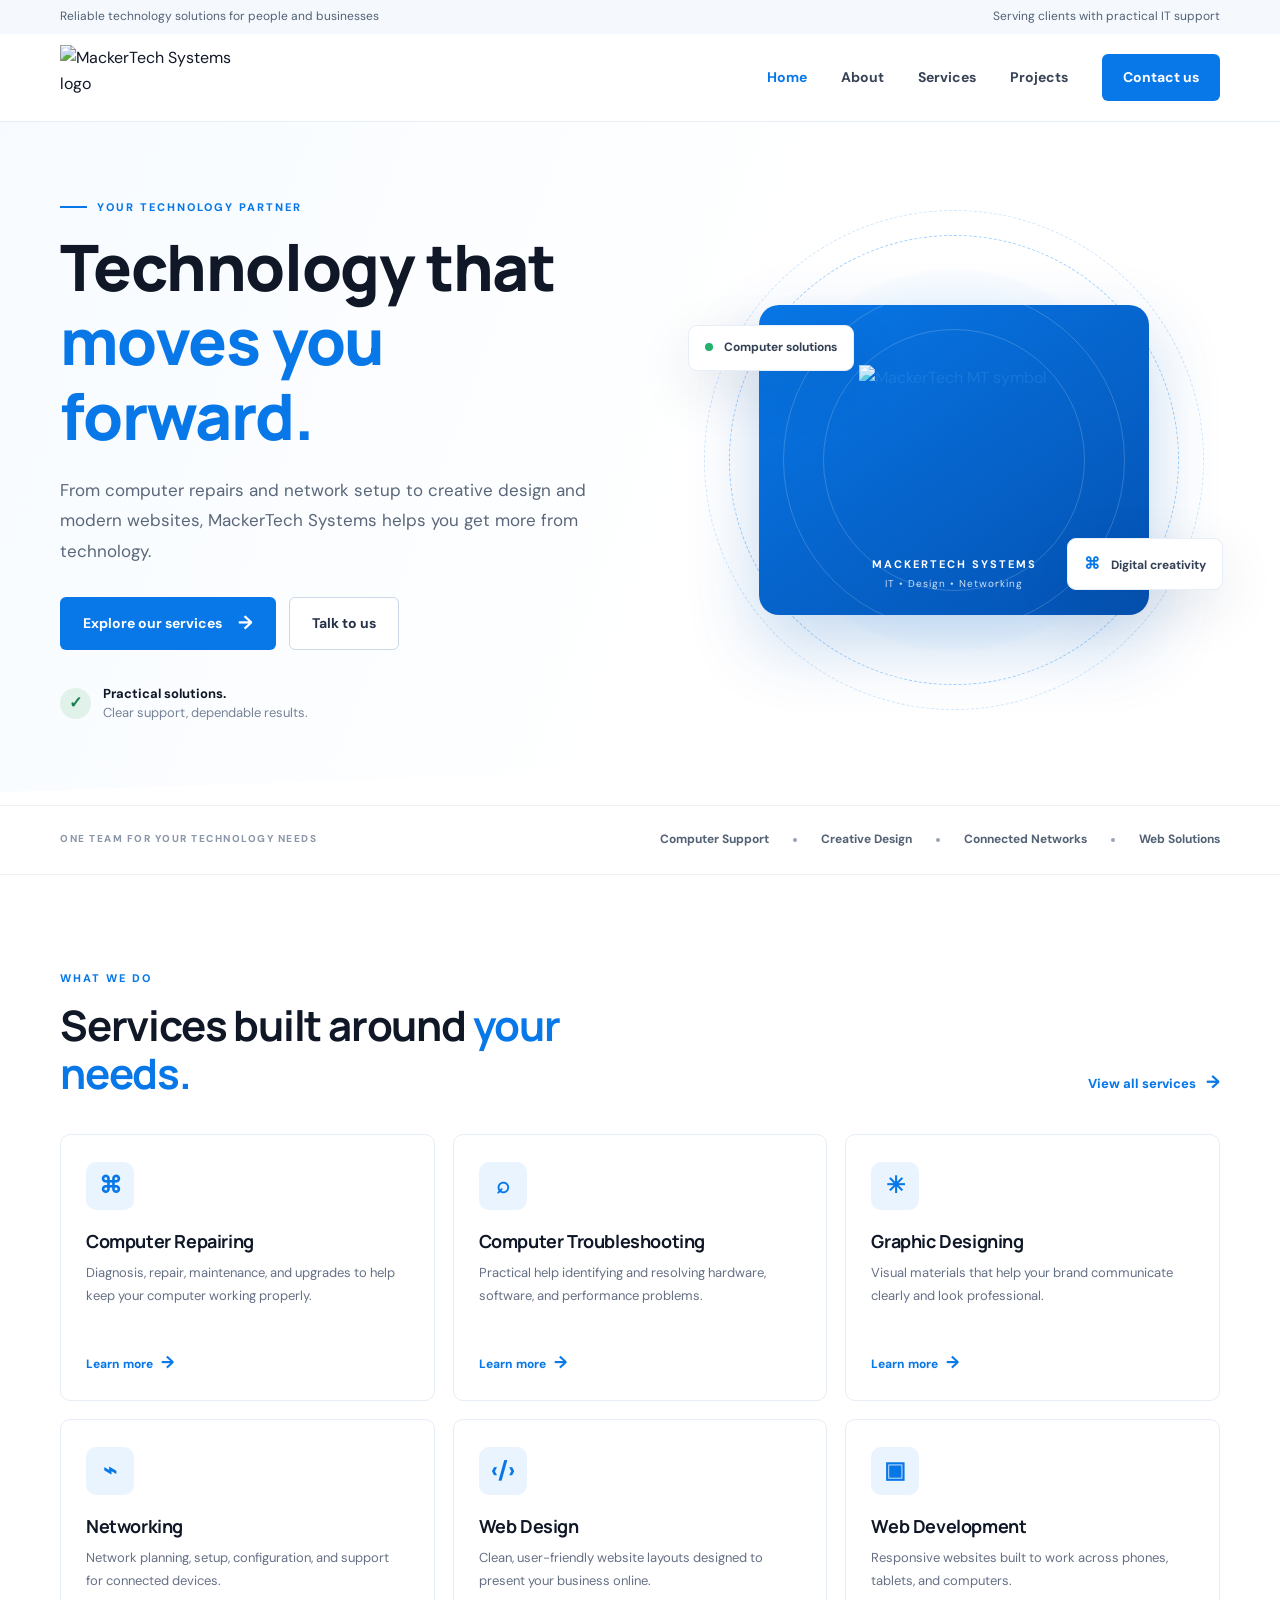
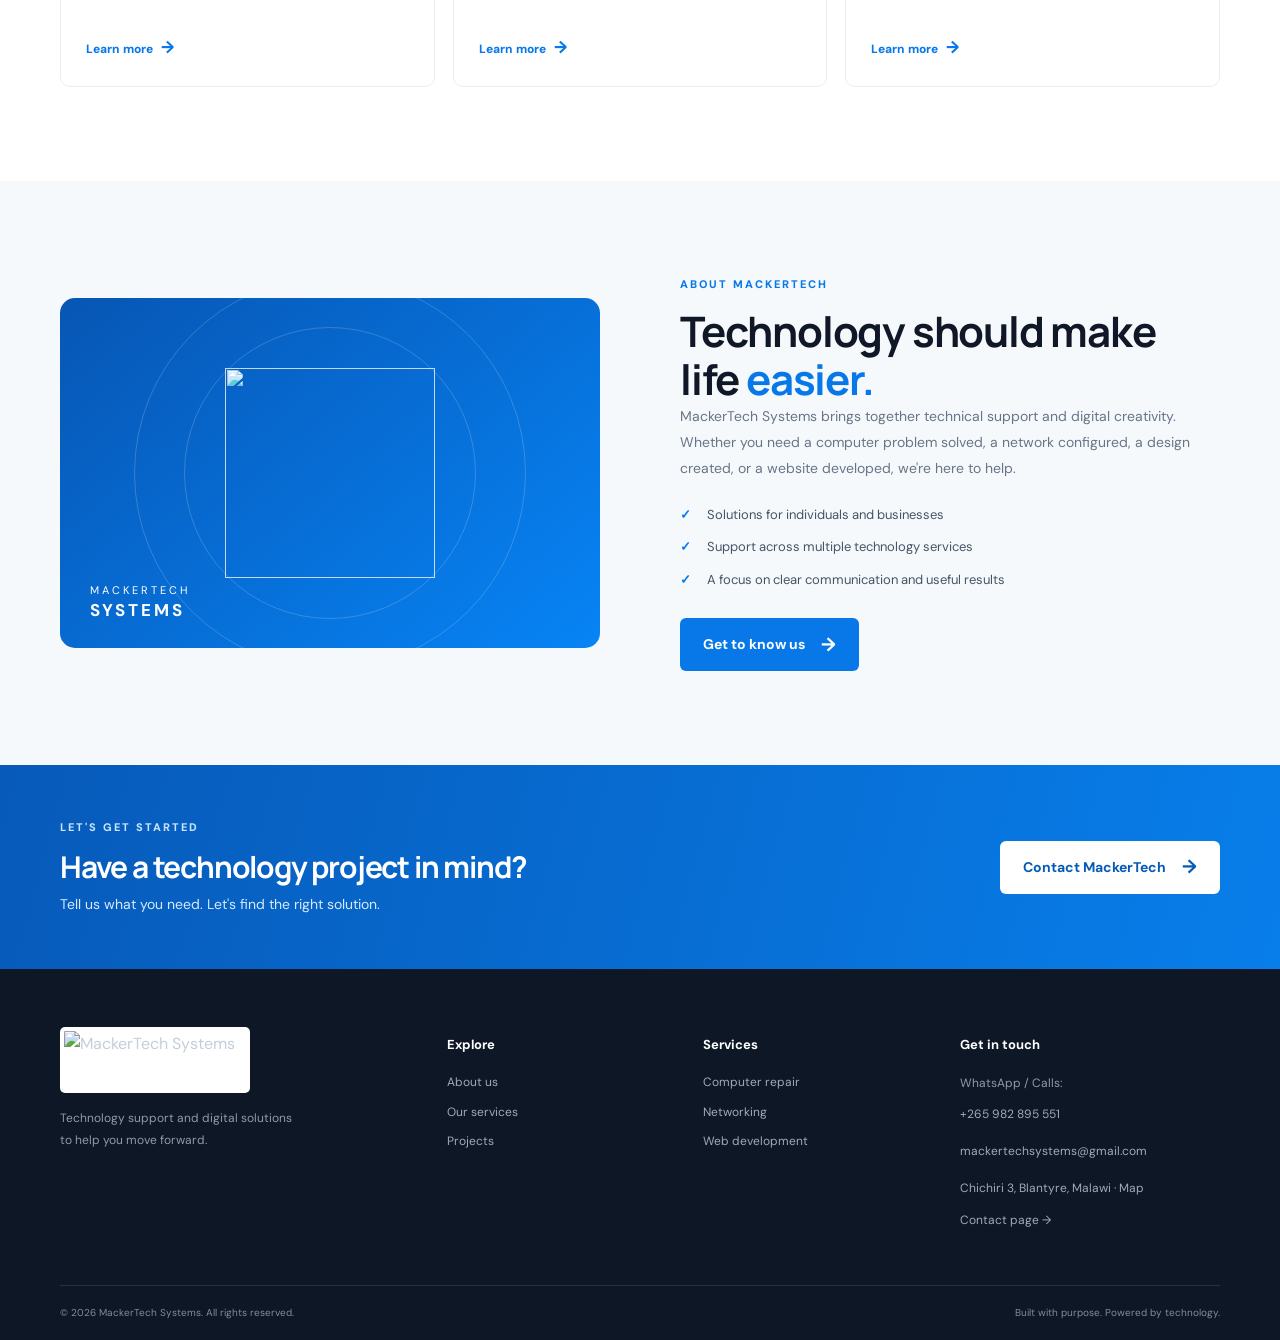
==== MackerTech_Systems_Website/index.html @ 823845ba "upload MackerTech Systems website files add website pages, css styling, images and other resources." ====
<!DOCTYPE html>
<html lang="en">
<head>
  <meta charset="UTF-8">
  <meta name="viewport" content="width=device-width, initial-scale=1.0">
  <meta name="description" content="MackerTech Systems provides computer repair, IT troubleshooting, graphic design, networking, and web design and development services.">
  <title>MackerTech Systems | Technology Made Simple</title>
  <link rel="icon" href="assets/mackertech-icon.png" type="image/png">
  <link rel="stylesheet" href="css/style.css">
  <script src="js/main.js" defer></script>
</head>
<body>
  <div class="top-strip"><div class="container top-strip-inner"><span>Reliable technology solutions for people and businesses</span><span>Serving clients with practical IT support</span></div></div>
  <header class="site-header">
    <div class="container nav-wrap">
      <a class="brand" href="index.html" aria-label="MackerTech Systems home"><img src="assets/mackertech-full-logo.png" alt="MackerTech Systems logo"></a>
      <button class="menu-toggle" aria-label="Open navigation" aria-expanded="false"><span></span><span></span><span></span></button>
      <nav class="main-nav" aria-label="Main navigation">
        <a class="active" href="index.html">Home</a><a href="about.html">About</a><a href="services.html">Services</a><a href="projects.html">Projects</a><a href="contact.html" class="nav-cta">Contact us</a>
      </nav>
    </div>
  </header>

  <main>
    <section class="hero">
      <div class="container hero-grid">
        <div class="hero-copy">
          <p class="eyebrow"><span class="eyebrow-line"></span> YOUR TECHNOLOGY PARTNER</p>
          <h1>Technology that <span>moves you forward.</span></h1>
          <p class="hero-lead">From computer repairs and network setup to creative design and modern websites, MackerTech Systems helps you get more from technology.</p>
          <div class="hero-actions"><a class="btn btn-primary" href="services.html">Explore our services <span>→</span></a><a class="btn btn-outline" href="contact.html">Talk to us</a></div>
          <div class="hero-proof"><div class="proof-icon">✓</div><p><strong>Practical solutions.</strong><br><span>Clear support, dependable results.</span></p></div>
        </div>
        <div class="hero-visual">
          <div class="visual-glow"></div>
          <div class="visual-card main-visual-card"><img src="assets/mackertech-icon.png" alt="MackerTech MT symbol"><div class="visual-caption"><strong>MACKERTECH SYSTEMS</strong><span>IT • Design • Networking</span></div></div>
          <div class="floating-chip chip-one"><span class="chip-dot"></span> Computer solutions</div>
          <div class="floating-chip chip-two"><span class="chip-symbol">⌘</span> Digital creativity</div>
          <div class="visual-ring ring-one"></div><div class="visual-ring ring-two"></div>
        </div>
      </div>
      <div class="hero-bottom-shape"></div>
    </section>

    <section class="trust-row"><div class="container trust-inner"><span>ONE TEAM FOR YOUR TECHNOLOGY NEEDS</span><div class="trust-items"><b>Computer Support</b><i></i><b>Creative Design</b><i></i><b>Connected Networks</b><i></i><b>Web Solutions</b></div></div></section>

    <section class="section section-services">
      <div class="container">
        <div class="section-heading"><div><p class="eyebrow">WHAT WE DO</p><h2>Services built around <span>your needs.</span></h2></div><a class="text-link" href="services.html">View all services <span>→</span></a></div>
        <div class="service-grid">
          <article class="service-card"><div class="service-icon">⌘</div><h3>Computer Repairing</h3><p>Diagnosis, repair, maintenance, and upgrades to help keep your computer working properly.</p><a href="services.html#computer-repair">Learn more <span>→</span></a></article>
          <article class="service-card"><div class="service-icon">⌕</div><h3>Computer Troubleshooting</h3><p>Practical help identifying and resolving hardware, software, and performance problems.</p><a href="services.html#troubleshooting">Learn more <span>→</span></a></article>
          <article class="service-card"><div class="service-icon">✳</div><h3>Graphic Designing</h3><p>Visual materials that help your brand communicate clearly and look professional.</p><a href="services.html#graphic-design">Learn more <span>→</span></a></article>
          <article class="service-card"><div class="service-icon">⌁</div><h3>Networking</h3><p>Network planning, setup, configuration, and support for connected devices.</p><a href="services.html#networking">Learn more <span>→</span></a></article>
          <article class="service-card"><div class="service-icon">‹/›</div><h3>Web Design</h3><p>Clean, user-friendly website layouts designed to present your business online.</p><a href="services.html#web-design">Learn more <span>→</span></a></article>
          <article class="service-card"><div class="service-icon">▣</div><h3>Web Development</h3><p>Responsive websites built to work across phones, tablets, and computers.</p><a href="services.html#web-development">Learn more <span>→</span></a></article>
        </div>
      </div>
    </section>

    <section class="section about-preview"><div class="container about-grid"><div class="about-art"><img src="assets/mackertech-icon.png" alt="" class="about-mark"><div class="about-art-label">MACKERTECH<br><strong>SYSTEMS</strong></div></div><div class="about-copy"><p class="eyebrow">ABOUT MACKERTECH</p><h2>Technology should make life <span>easier.</span></h2><p>MackerTech Systems brings together technical support and digital creativity. Whether you need a computer problem solved, a network configured, a design created, or a website developed, we're here to help.</p><ul class="check-list"><li>Solutions for individuals and businesses</li><li>Support across multiple technology services</li><li>A focus on clear communication and useful results</li></ul><a class="btn btn-primary" href="about.html">Get to know us <span>→</span></a></div></div></section>

    <section class="cta-band"><div class="container cta-inner"><div><p class="eyebrow eyebrow-light">LET'S GET STARTED</p><h2>Have a technology project in mind?</h2><p>Tell us what you need. Let's find the right solution.</p></div><a class="btn btn-white" href="contact.html">Contact MackerTech <span>→</span></a></div></section>
  </main>
  <footer class="site-footer"><div class="container footer-main"><div class="footer-brand"><img src="assets/mackertech-full-logo.png" alt="MackerTech Systems"><p>Technology support and digital solutions to help you move forward.</p></div><div><h4>Explore</h4><a href="about.html">About us</a><a href="services.html">Our services</a><a href="projects.html">Projects</a></div><div><h4>Services</h4><a href="services.html#computer-repair">Computer repair</a><a href="services.html#networking">Networking</a><a href="services.html#web-development">Web development</a></div><div><h4>Get in touch</h4><p>WhatsApp / Calls: <a href="https://wa.me/265982895551">+265 982 895 551</a></p><p><a href="mailto:mackertechsystems@gmail.com">mackertechsystems@gmail.com</a></p><p><a href="https://maps.app.goo.gl/FxrRPJt1HTdb8LQ96" target="_blank" rel="noopener">Chichiri 3, Blantyre, Malawi · Map</a></p><a href="contact.html">Contact page →</a></div></div><div class="container footer-bottom"><span>© <span data-year></span> MackerTech Systems. All rights reserved.</span><span>Built with purpose. Powered by technology.</span></div></footer>
</body>
</html>
---- MackerTech_Systems_Website/css/style.css ----
@import url('https://fonts.googleapis.com/css2?family=DM+Sans:wght@400;500;600;700;800&family=Manrope:wght@400;500;600;700;800&display=swap');
:root{--blue:#0878e8;--blue-dark:#0759b5;--blue-soft:#eaf4ff;--ink:#101827;--muted:#667085;--line:#e7edf4;--white:#fff;--soft:#f6f9fc;--shadow:0 18px 55px rgba(16,40,75,.10)}
*{box-sizing:border-box}html{scroll-behavior:smooth;scroll-padding-top:100px}body{margin:0;background:#fff;color:var(--ink);font-family:'DM Sans',Arial,sans-serif;line-height:1.65}a{color:inherit;text-decoration:none}img{max-width:100%;display:block}.container{width:min(1160px,calc(100% - 44px));margin:auto}.top-strip{background:#f5f9fe;color:#526174;font-size:12px}.top-strip-inner{min-height:34px;display:flex;justify-content:space-between;align-items:center}.site-header{height:88px;background:#fff;position:sticky;top:0;z-index:50;border-bottom:1px solid rgba(225,233,243,.8)}.nav-wrap{height:100%;display:flex;align-items:center;justify-content:space-between}.brand img{width:205px;height:66px;object-fit:contain;object-position:left center}.main-nav{display:flex;align-items:center;gap:34px;font-size:14px;font-weight:700;color:#384456}.main-nav a{transition:color .2s}.main-nav a:hover,.main-nav a.active{color:var(--blue)}.main-nav .nav-cta{padding:12px 21px;background:var(--blue);color:white;border-radius:6px}.main-nav .nav-cta:hover{background:var(--blue-dark);color:white}.menu-toggle{display:none;background:none;border:0;padding:8px}.menu-toggle span{display:block;width:24px;height:2px;background:#172235;margin:5px}
.hero{position:relative;overflow:hidden;background:linear-gradient(110deg,#f7fbff 0%,#fff 58%);padding:76px 0 82px}.hero-grid{display:grid;grid-template-columns:1.05fr .95fr;align-items:center;gap:40px;position:relative;z-index:1}.eyebrow{font-size:11px;font-weight:800;letter-spacing:2px;color:var(--blue);margin:0 0 14px;display:flex;align-items:center;gap:10px}.eyebrow-line{width:27px;height:2px;background:var(--blue)}h1,h2,h3,h4,p{margin-top:0}h1,h2,h3{font-family:Manrope,'DM Sans',sans-serif;line-height:1.16;letter-spacing:-1.2px}.hero h1{font-size:clamp(42px,5vw,66px);max-width:650px;margin:0 0 22px;font-weight:800}.hero h1 span,h2 span,.page-hero h1 span{color:var(--blue)}.hero-lead{max-width:565px;font-size:17px;line-height:1.8;color:#596779;margin-bottom:30px}.hero-actions{display:flex;gap:13px;flex-wrap:wrap}.btn{display:inline-flex;align-items:center;justify-content:center;gap:16px;padding:14px 22px;border-radius:6px;font-weight:700;font-size:14px;transition:.2s;border:1px solid transparent}.btn span{font-size:19px;line-height:10px}.btn-primary{background:var(--blue);color:white}.btn-primary:hover{background:var(--blue-dark);transform:translateY(-2px)}.btn-outline{border-color:#cbd8e7;color:#253247;background:#fff}.btn-outline:hover{border-color:var(--blue);color:var(--blue)}.hero-proof{display:flex;align-items:center;gap:12px;margin-top:34px}.proof-icon{width:31px;height:31px;border-radius:50%;background:#e0f2e9;color:#16804b;display:grid;place-items:center;font-weight:900}.hero-proof p{margin:0;font-size:13px;line-height:1.5}.hero-proof p span{color:#778397}.hero-visual{min-height:410px;position:relative;display:grid;place-items:center}.visual-glow{position:absolute;width:390px;height:390px;border-radius:50%;background:radial-gradient(circle,#d8edff 0%,rgba(216,237,255,.15) 68%,transparent 70%)}.main-visual-card{position:relative;z-index:2;width:min(390px,82%);height:310px;background:linear-gradient(145deg,#0878e8,#0451b1);border-radius:20px;box-shadow:0 28px 70px rgba(0,91,190,.24);display:flex;flex-direction:column;align-items:center;justify-content:center;overflow:hidden}.main-visual-card:before,.main-visual-card:after{content:"";position:absolute;border:1px solid rgba(255,255,255,.18);border-radius:50%;width:340px;height:340px}.main-visual-card:after{width:260px;height:260px}.main-visual-card img{width:190px;height:190px;object-fit:contain;position:relative;z-index:1;mix-blend-mode:screen}.visual-caption{position:absolute;bottom:23px;text-align:center;color:#fff;z-index:2;display:grid;gap:3px;letter-spacing:2px;font-size:11px}.visual-caption span{font-size:10px;letter-spacing:1px;opacity:.8}.floating-chip{position:absolute;z-index:3;background:#fff;border:1px solid #e7eef7;box-shadow:var(--shadow);padding:12px 16px;border-radius:9px;font-size:12px;font-weight:700;color:#344054}.chip-one{top:70px;left:0}.chip-two{right:-3px;bottom:75px}.chip-dot{display:inline-block;width:8px;height:8px;background:#20b36b;border-radius:50%;margin-right:8px}.chip-symbol{color:var(--blue);font-size:16px;margin-right:8px}.visual-ring{position:absolute;border:1px dashed #9ecfff;border-radius:50%;width:450px;height:450px}.ring-two{width:500px;height:500px;opacity:.5}.hero-bottom-shape{position:absolute;bottom:-90px;left:-3%;width:106%;height:125px;background:#fff;transform:rotate(-2deg)}
.trust-row{border-top:1px solid #eef2f6;border-bottom:1px solid #eef2f6;padding:24px 0}.trust-inner{display:flex;align-items:center;justify-content:space-between;gap:20px}.trust-inner>span{font-size:10px;letter-spacing:1.5px;font-weight:800;color:#8b97a8}.trust-items{display:flex;align-items:center;gap:24px;color:#536174;font-size:12px}.trust-items i{height:4px;width:4px;background:#93a3b8;border-radius:50%}.section{padding:94px 0}.section-heading{display:flex;justify-content:space-between;align-items:end;margin-bottom:36px}.section-heading h2,.about-copy h2,.contact-info h2{font-size:clamp(30px,3.5vw,42px);margin:0;max-width:600px}.text-link{color:var(--blue);font-size:13px;font-weight:800}.text-link span{font-size:18px;margin-left:7px}.service-grid{display:grid;grid-template-columns:repeat(3,1fr);gap:18px}.service-card{border:1px solid var(--line);border-radius:10px;padding:27px 25px 24px;background:#fff;transition:.25s}.service-card:hover{transform:translateY(-5px);box-shadow:var(--shadow);border-color:#cfe5ff}.service-icon,.detail-icon{width:48px;height:48px;display:grid;place-items:center;border-radius:10px;background:var(--blue-soft);color:var(--blue);font-size:23px;font-weight:800;margin-bottom:21px}.service-card h3{font-size:18px;letter-spacing:-.4px;margin-bottom:10px}.service-card p{font-size:13px;color:var(--muted);line-height:1.75;min-height:68px;margin-bottom:18px}.service-card a{font-size:12px;font-weight:800;color:var(--blue)}.service-card a span{font-size:17px;margin-left:5px}
.about-preview{background:var(--soft)}.about-grid{display:grid;grid-template-columns:1fr 1fr;gap:80px;align-items:center}.about-art{height:350px;border-radius:15px;background:linear-gradient(140deg,#0756b4,#0784f5);display:grid;place-items:center;position:relative;overflow:hidden}.about-art:before,.about-art:after{content:"";position:absolute;border:1px solid rgba(255,255,255,.18);width:390px;height:390px;border-radius:50%}.about-art:after{width:290px;height:290px}.about-mark{width:210px;height:210px;object-fit:contain;position:relative;z-index:1;mix-blend-mode:screen}.about-art-label{position:absolute;bottom:24px;left:30px;color:white;letter-spacing:3px;font-size:11px;line-height:1.5}.about-art-label strong{font-size:17px}.about-copy p:not(.eyebrow){font-size:14px;color:#687587;line-height:1.85}.check-list{list-style:none;padding:0;margin:22px 0 28px}.check-list li{position:relative;padding-left:27px;margin:11px 0;font-size:13px;color:#465467}.check-list li:before{content:"✓";position:absolute;left:0;color:var(--blue);font-weight:900}.cta-band{background:linear-gradient(105deg,#075ab9,#087eea);padding:53px 0;color:white}.cta-inner{display:flex;align-items:center;justify-content:space-between;gap:25px}.cta-inner h2{font-size:30px;margin:0 0 8px}.cta-inner p:not(.eyebrow){margin:0;color:#d7eaff;font-size:14px}.eyebrow-light{color:#c8e4ff}.btn-white{background:#fff;color:#075bb8}.btn-white:hover{background:#eaf4ff;transform:translateY(-2px)}
.site-footer{background:#0e1726;color:#c4cedb;padding:58px 0 0}.footer-main{display:grid;grid-template-columns:1.6fr 1fr 1fr 1.2fr;gap:40px;padding-bottom:44px}.footer-brand img{width:190px;height:66px;object-fit:contain;object-position:left center;background:#fff;border-radius:5px;padding:4px}.footer-brand p,.site-footer p{font-size:12px;color:#8e9bad;line-height:1.8;max-width:240px;margin-top:15px}.site-footer h4{font-size:13px;color:#fff;margin:7px 0 17px}.site-footer a{display:block;font-size:12px;color:#9eabbc;margin:10px 0}.site-footer a:hover{color:#fff}.placeholder-note{font-size:11px!important}.footer-bottom{border-top:1px solid #253144;padding:19px 0;display:flex;justify-content:space-between;gap:15px;color:#7f8da0;font-size:10px}
.page-hero{padding:75px 0 70px;background:linear-gradient(105deg,#f3f9ff,#fff 70%);border-bottom:1px solid #edf2f7}.page-hero h1{font-size:clamp(38px,5vw,54px);margin:0 0 15px}.page-hero p:not(.eyebrow){color:#69778a;font-size:16px;max-width:650px;margin:0}.about-page-grid{padding-top:5px}.soft-section{background:var(--soft)}.centered{justify-content:center;text-align:center}.centered .eyebrow{justify-content:center}.values-grid{display:grid;grid-template-columns:repeat(3,1fr);gap:18px}.value-card{background:white;border:1px solid var(--line);padding:28px;border-radius:10px}.value-card>span{font-size:12px;color:var(--blue);font-weight:800;letter-spacing:1px}.value-card h3{font-size:20px;margin:18px 0 9px}.value-card p{font-size:13px;color:var(--muted);margin:0}.service-detail-list{display:grid;gap:0}.service-detail{display:grid;grid-template-columns:75px 1fr;gap:24px;padding:35px 0;border-bottom:1px solid var(--line);scroll-margin-top:115px}.service-detail:first-child{padding-top:0}.detail-icon{width:60px;height:60px;font-size:26px}.service-detail .eyebrow{margin-bottom:8px}.service-detail h2{font-size:27px;margin:0 0 12px}.service-detail p:not(.eyebrow){font-size:14px;color:var(--muted);max-width:790px;margin-bottom:12px}.bullet-list{display:flex;flex-wrap:wrap;gap:8px 28px;padding-left:18px;color:#475467;font-size:12px}.bullet-list li::marker{color:var(--blue)}.notice-box{background:#f0f7ff;border:1px solid #d7eaff;border-left:4px solid var(--blue);padding:18px 22px;border-radius:7px;margin-bottom:28px}.notice-box strong{font-size:14px}.notice-box p{font-size:12px;color:#607087;margin:5px 0 0}.project-grid{display:grid;grid-template-columns:repeat(3,1fr);gap:20px}.project-card{border:1px solid var(--line);border-radius:10px;overflow:hidden}.project-placeholder{height:205px;display:flex;align-items:center;justify-content:center;position:relative;font-family:Manrope,sans-serif;font-weight:800;letter-spacing:5px;font-size:24px}.project-placeholder b{position:absolute;right:18px;bottom:12px;font-size:12px;letter-spacing:1px}.project-blue{background:linear-gradient(135deg,#0757b3,#1391ff);color:#fff}.project-light{background:linear-gradient(135deg,#e9f4ff,#b9dcff);color:#075bb8}.project-dark{background:linear-gradient(135deg,#101827,#263d5d);color:#fff}.project-info{padding:21px}.project-info>span{font-size:9px;letter-spacing:1.5px;color:var(--blue);font-weight:800}.project-info h3{font-size:18px;margin:8px 0}.project-info p{font-size:12px;color:var(--muted);margin:0}.contact-grid{display:grid;grid-template-columns:.85fr 1.15fr;gap:70px;align-items:start}.contact-info h2{margin-bottom:18px}.contact-info>p:not(.eyebrow){color:var(--muted);font-size:14px;line-height:1.8}.contact-method{display:flex;gap:14px;align-items:center;margin:24px 0}.contact-method-icon{width:43px;height:43px;background:var(--blue-soft);color:var(--blue);display:grid;place-items:center;border-radius:9px;font-size:19px}.contact-method div:last-child{display:grid;gap:3px}.contact-method strong{font-size:13px}.contact-method span{font-size:12px;color:#69778a}.contact-social-note{background:#f5f9fe;border-radius:7px;padding:14px;color:#68778b;font-size:11px}.contact-form{border:1px solid var(--line);padding:30px;border-radius:12px;box-shadow:0 12px 45px rgba(16,40,75,.06)}.contact-form h3{font-size:23px;margin-bottom:7px}.form-intro{font-size:12px;color:var(--muted);margin-bottom:22px}.contact-form label{display:block;font-size:12px;font-weight:700;margin:15px 0 7px}.contact-form input,.contact-form select,.contact-form textarea{width:100%;padding:12px 13px;border:1px solid #dce4ee;border-radius:6px;background:#fff;font:inherit;font-size:13px;color:#263448;outline:none}.contact-form input:focus,.contact-form select:focus,.contact-form textarea:focus{border-color:var(--blue);box-shadow:0 0 0 3px rgba(8,120,232,.1)}.contact-form textarea{resize:vertical}.form-submit{margin-top:20px;border:0;cursor:pointer}.form-status{font-size:10px;color:#8995a5;margin:12px 0 0}
@media(max-width:900px){.main-nav{gap:19px}.hero-grid{gap:15px}.hero-visual{min-height:360px}.main-visual-card{height:275px}.floating-chip{font-size:10px;padding:10px}.chip-one{left:-5px}.chip-two{right:-5px}.about-grid{gap:42px}.footer-main{grid-template-columns:1.4fr 1fr 1fr;gap:28px}.footer-main>div:last-child{display:none}.contact-grid{gap:35px}}
@media(max-width:700px){.container{width:min(100% - 34px,560px)}.top-strip-inner{justify-content:center;text-align:center}.top-strip-inner span:last-child{display:none}.site-header{height:74px}.brand img{width:174px;height:58px}.menu-toggle{display:block}.main-nav{display:none;position:absolute;top:73px;left:0;right:0;background:white;padding:18px 24px 24px;box-shadow:0 18px 25px rgba(16,40,75,.1);flex-direction:column;align-items:stretch;gap:0}.main-nav.open{display:flex}.main-nav a{padding:12px 4px}.main-nav .nav-cta{text-align:center;margin-top:8px;padding:12px}.hero{padding:56px 0 55px}.hero-grid{grid-template-columns:1fr;gap:20px}.hero h1{font-size:43px}.hero-lead{font-size:15px}.hero-visual{min-height:340px;margin-top:8px}.main-visual-card{width:75%;height:260px}.main-visual-card img{width:155px;height:155px}.visual-ring{width:360px;height:360px}.ring-two{width:400px;height:400px}.chip-one{top:35px;left:0}.chip-two{bottom:38px;right:0}.trust-inner{display:block}.trust-inner>span{display:block;margin-bottom:15px}.trust-items{flex-wrap:wrap;gap:10px 14px}.trust-items i{display:none}.section{padding:68px 0}.section-heading{align-items:start;gap:15px;flex-direction:column}.section-heading h2,.about-copy h2,.contact-info h2{font-size:32px}.service-grid{grid-template-columns:1fr 1fr;gap:12px}.service-card{padding:20px 17px}.service-card p{min-height:0}.service-card h3{font-size:16px}.about-grid{grid-template-columns:1fr;gap:32px}.about-art{height:290px}.about-mark{width:175px;height:175px}.cta-inner{align-items:flex-start;flex-direction:column}.cta-inner h2{font-size:26px}.footer-main{grid-template-columns:1fr 1fr;gap:28px}.footer-brand{grid-column:1/-1}.footer-main>div:last-child{display:block}.footer-bottom{flex-direction:column;gap:6px}.page-hero{padding:55px 0}.page-hero h1{font-size:40px}.values-grid,.project-grid{grid-template-columns:1fr}.service-detail{grid-template-columns:52px 1fr;gap:14px;padding:27px 0}.detail-icon{width:48px;height:48px;font-size:20px}.service-detail h2{font-size:23px}.bullet-list{display:block}.contact-grid{grid-template-columns:1fr;gap:35px}.contact-form{padding:23px 19px}}
@media(max-width:390px){.service-grid{grid-template-columns:1fr}.hero h1{font-size:38px}.hero-visual{min-height:300px}.main-visual-card{height:235px}.floating-chip{font-size:9px}.footer-main{grid-template-columns:1fr 1fr}}

/* Corrected MackerTech Systems wordmark */
.brand-lockup,.footer-brand-lockup{display:inline-flex;align-items:center;gap:9px;color:#075fbd;font-family:Manrope,'DM Sans',sans-serif;font-size:23px;font-weight:800;letter-spacing:-1px;line-height:1}
.brand-lockup img{width:48px;height:48px;object-fit:contain}
.brand-lockup small,.footer-brand-lockup small{display:block;font-family:'DM Sans',sans-serif;font-size:10px;font-weight:700;letter-spacing:3px;text-transform:uppercase;color:#172235;margin-top:4px}
.footer-brand-lockup{background:#fff;border-radius:5px;padding:7px 10px;font-size:19px}
.footer-brand-lockup img{width:42px;height:42px;object-fit:contain}
.footer-brand-lockup small{font-size:9px}
@media(max-width:700px){.brand-lockup{font-size:20px}.brand-lockup img{width:42px;height:42px}}
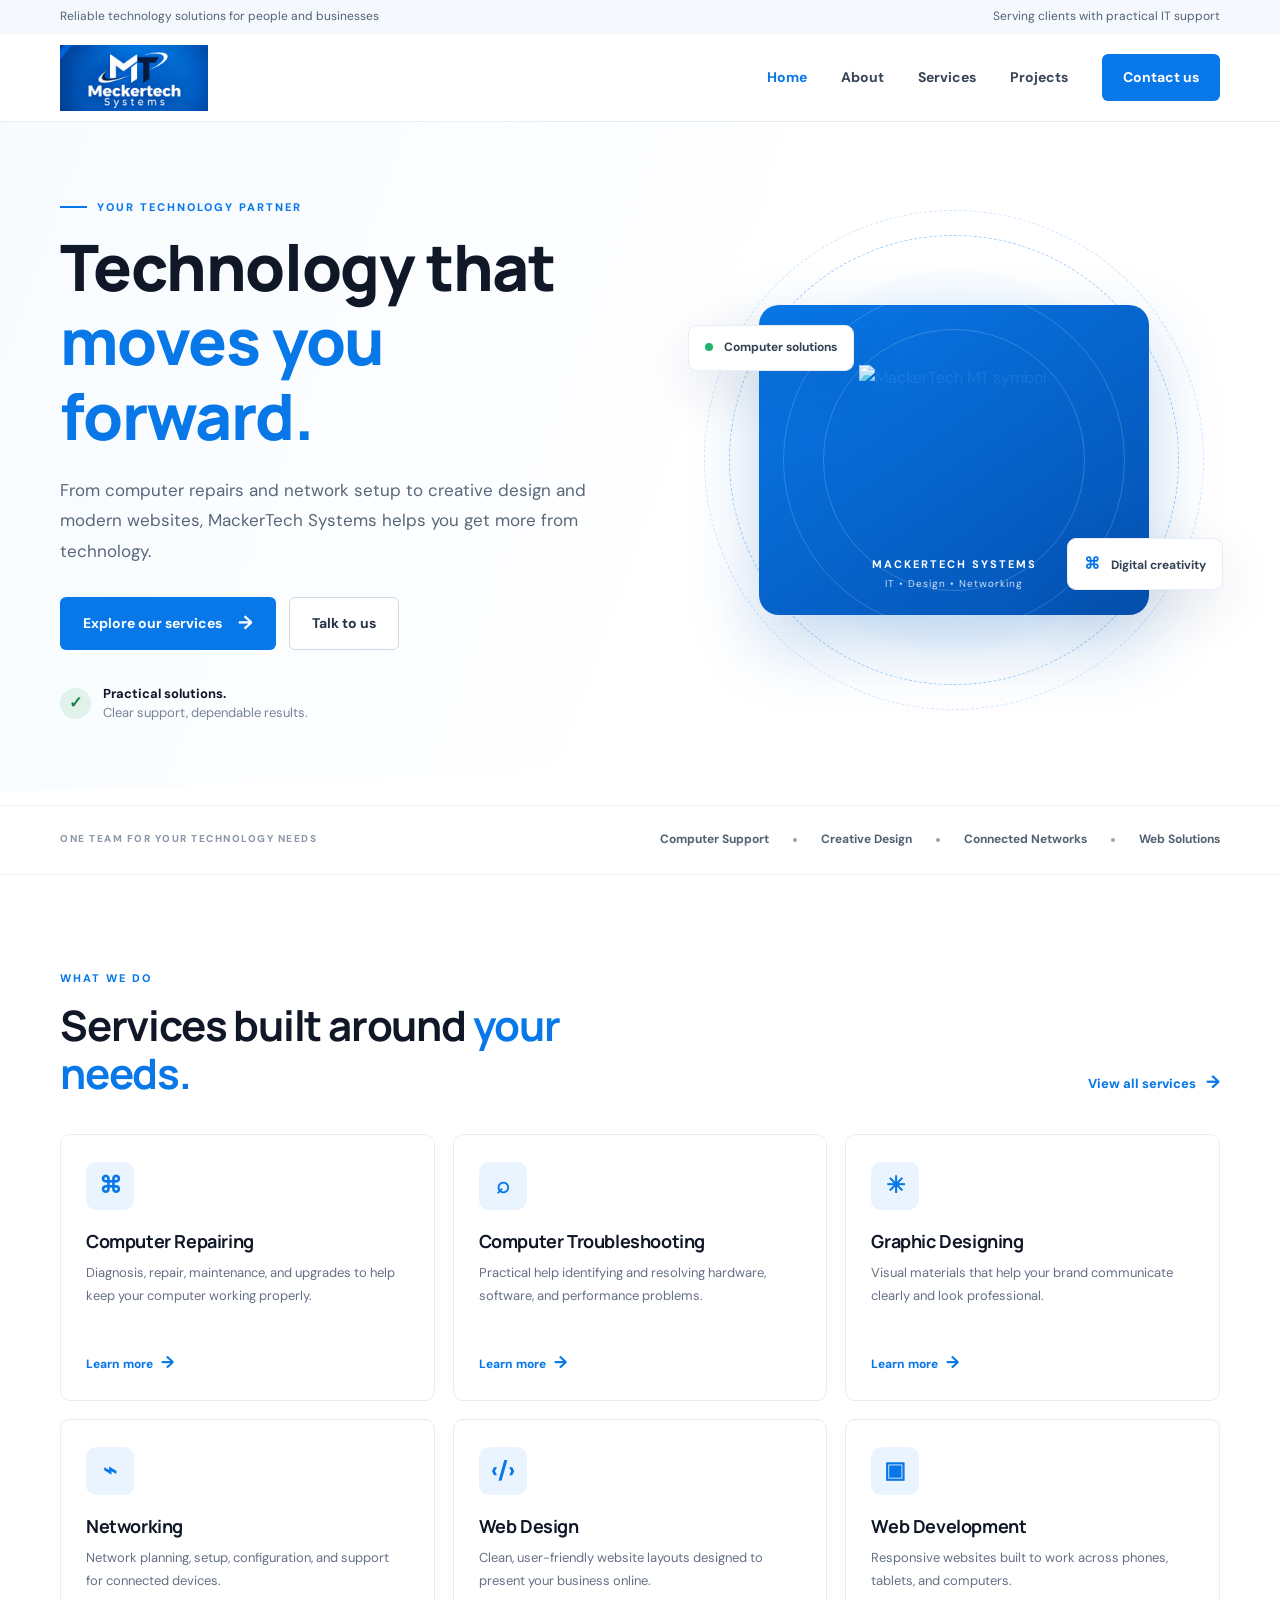
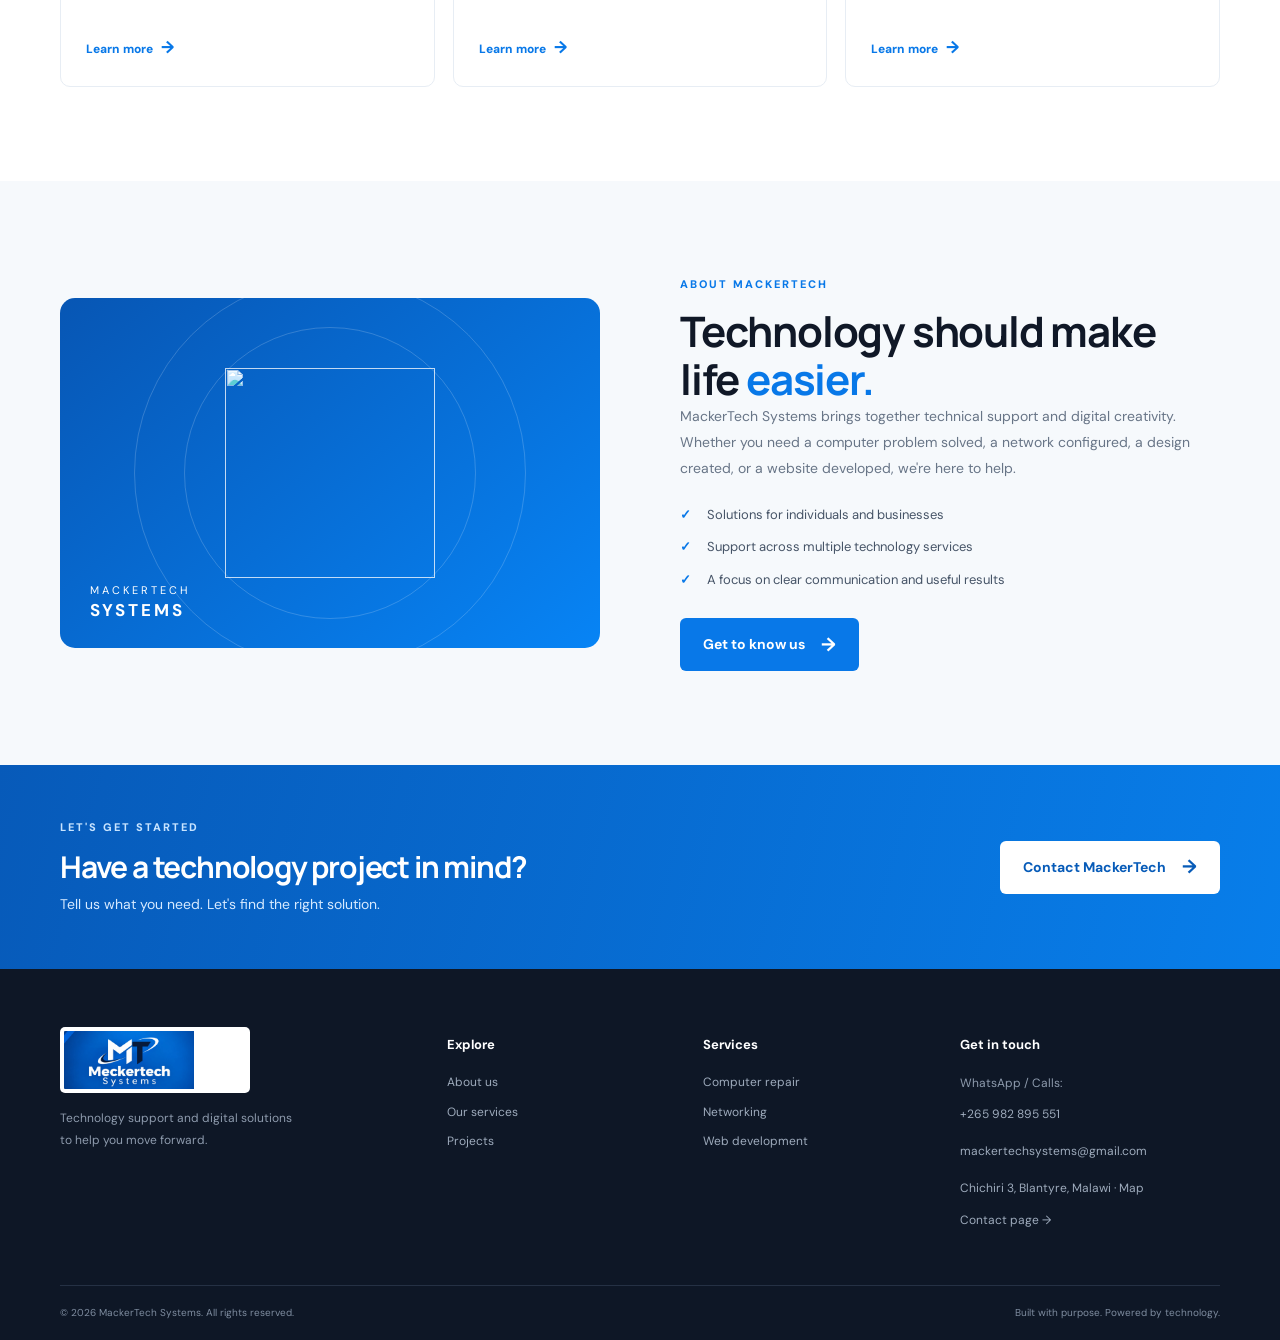
==== commit 1b21368e: "my first change" ====
--- a/MackerTech_Systems_Website/index.html
+++ b/MackerTech_Systems_Website/index.html
@@ -1,6 +1,7 @@
 <!DOCTYPE html>
 <html lang="en">
 <head>
+  <!--MackerTech Systems website-->
   <meta charset="UTF-8">
   <meta name="viewport" content="width=device-width, initial-scale=1.0">
   <meta name="description" content="MackerTech Systems provides computer repair, IT troubleshooting, graphic design, networking, and web design and development services.">
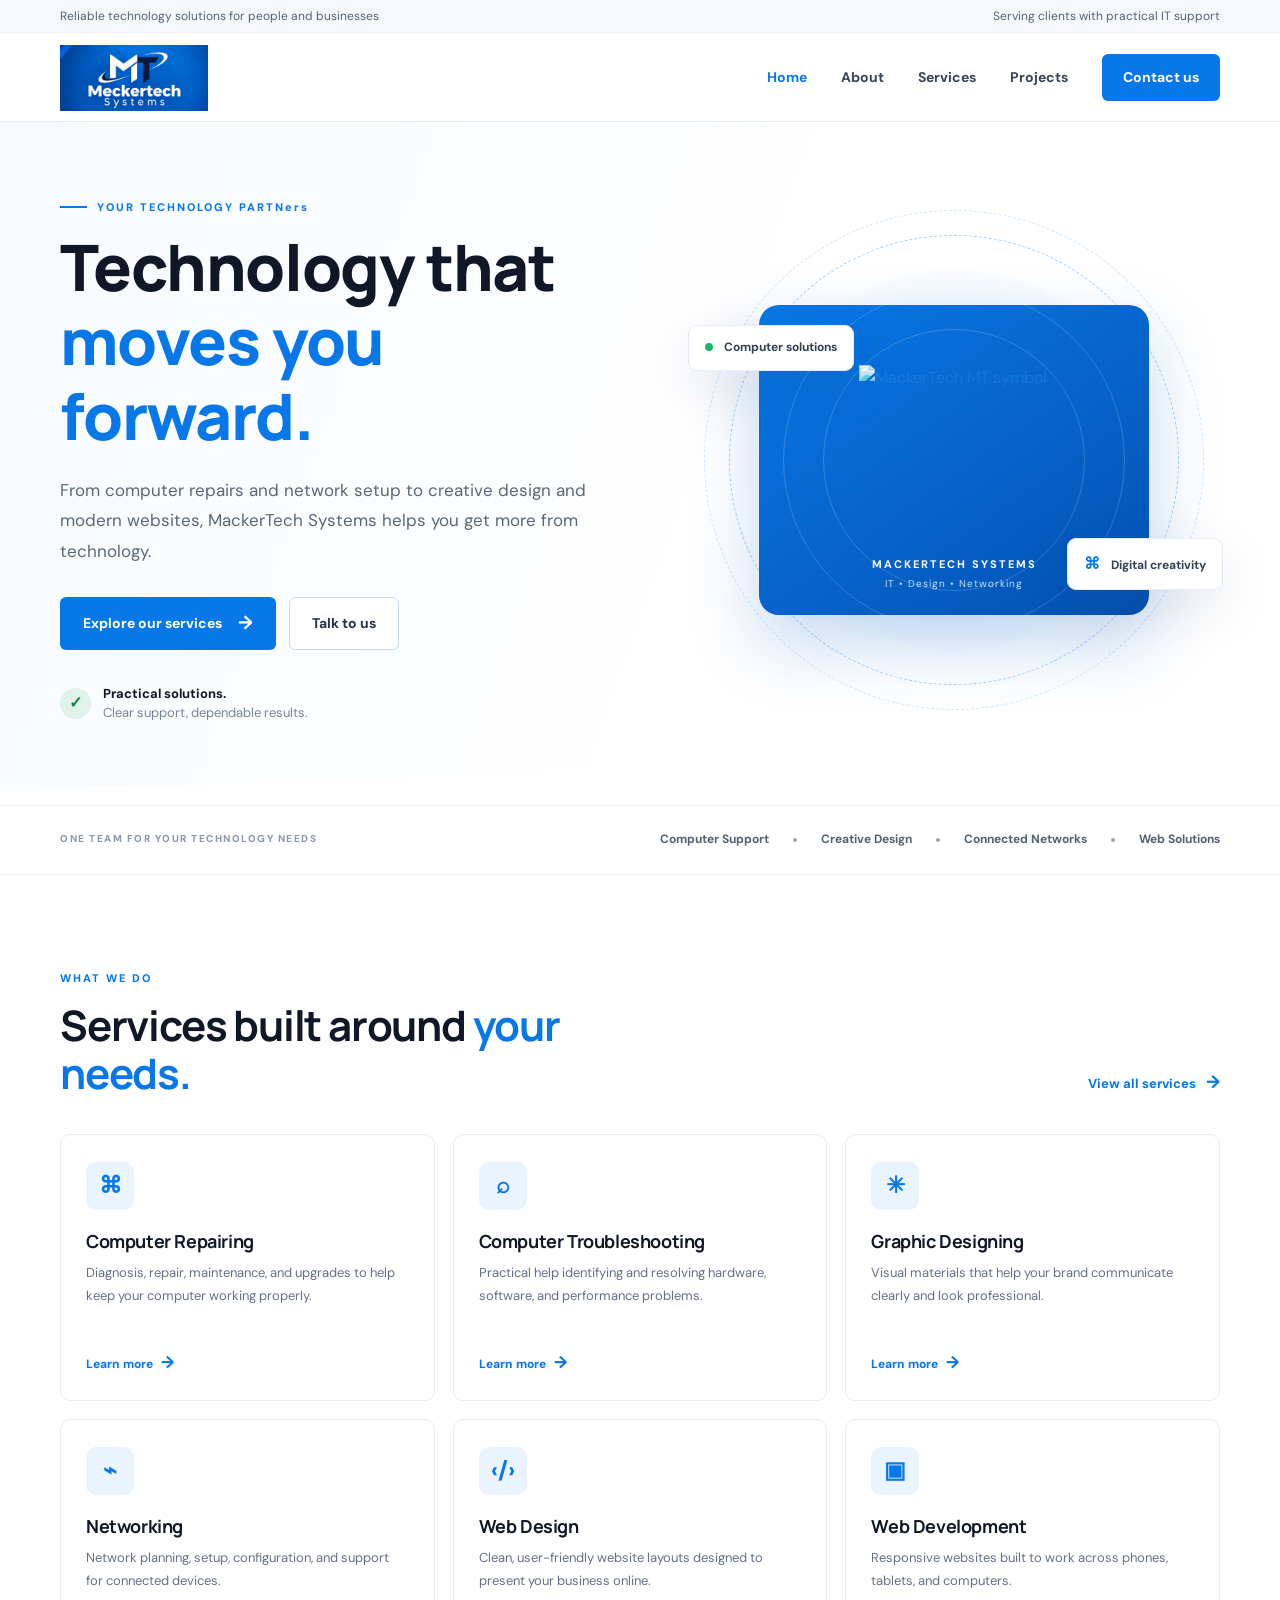
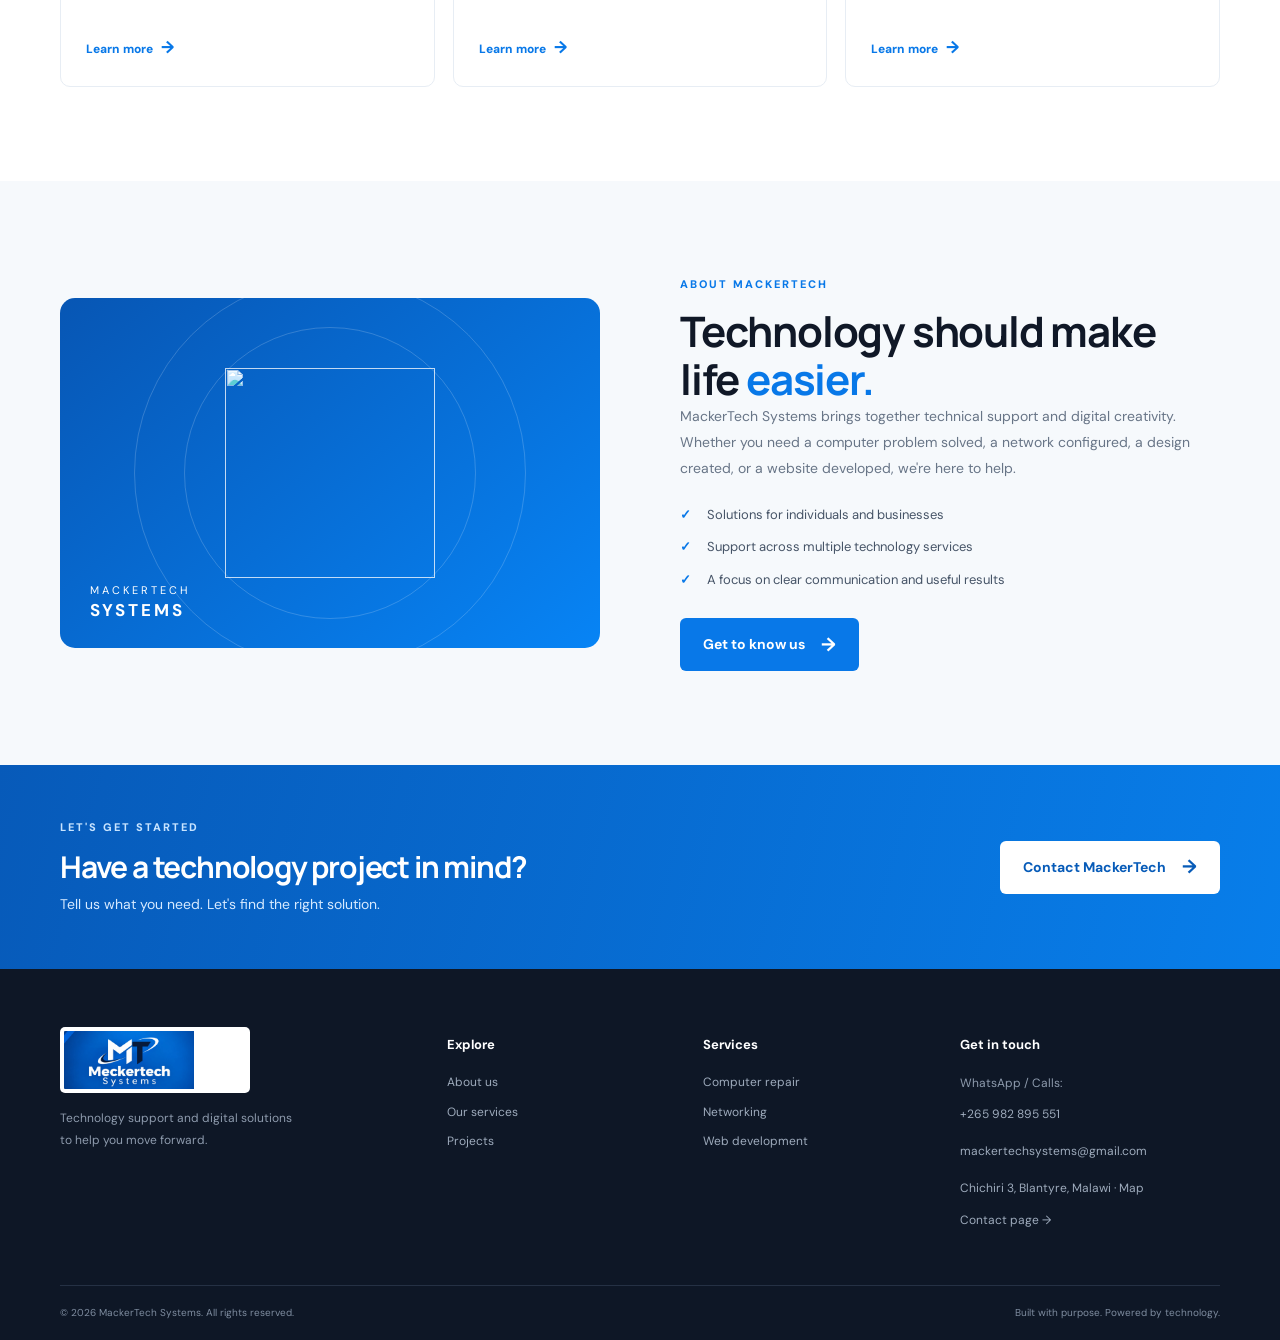
==== commit bebbe41c: "second change" ====
--- a/MackerTech_Systems_Website/index.html
+++ b/MackerTech_Systems_Website/index.html
@@ -26,7 +26,7 @@
     <section class="hero">
       <div class="container hero-grid">
         <div class="hero-copy">
-          <p class="eyebrow"><span class="eyebrow-line"></span> YOUR TECHNOLOGY PARTNER</p>
+          <p class="eyebrow"><span class="eyebrow-line"></span> YOUR TECHNOLOGY PARTNers</p>
           <h1>Technology that <span>moves you forward.</span></h1>
           <p class="hero-lead">From computer repairs and network setup to creative design and modern websites, MackerTech Systems helps you get more from technology.</p>
           <div class="hero-actions"><a class="btn btn-primary" href="services.html">Explore our services <span>→</span></a><a class="btn btn-outline" href="contact.html">Talk to us</a></div>
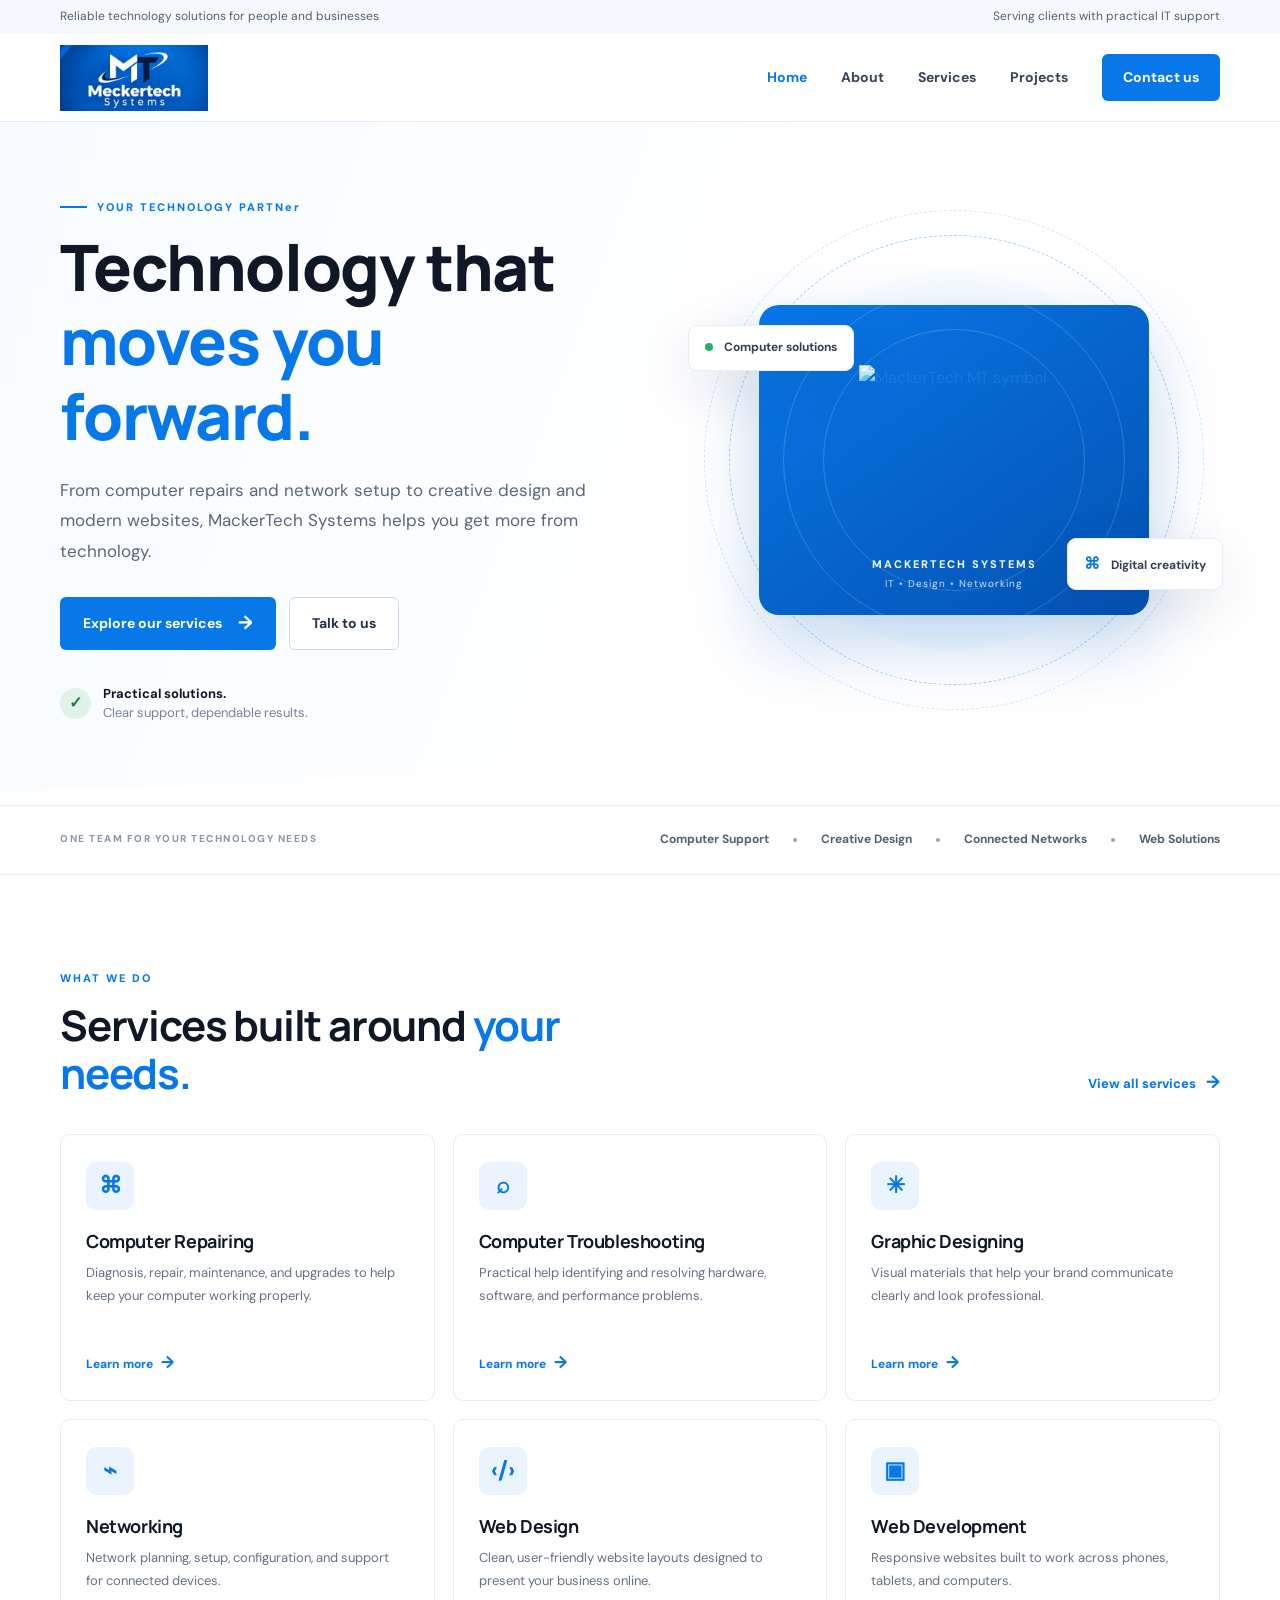
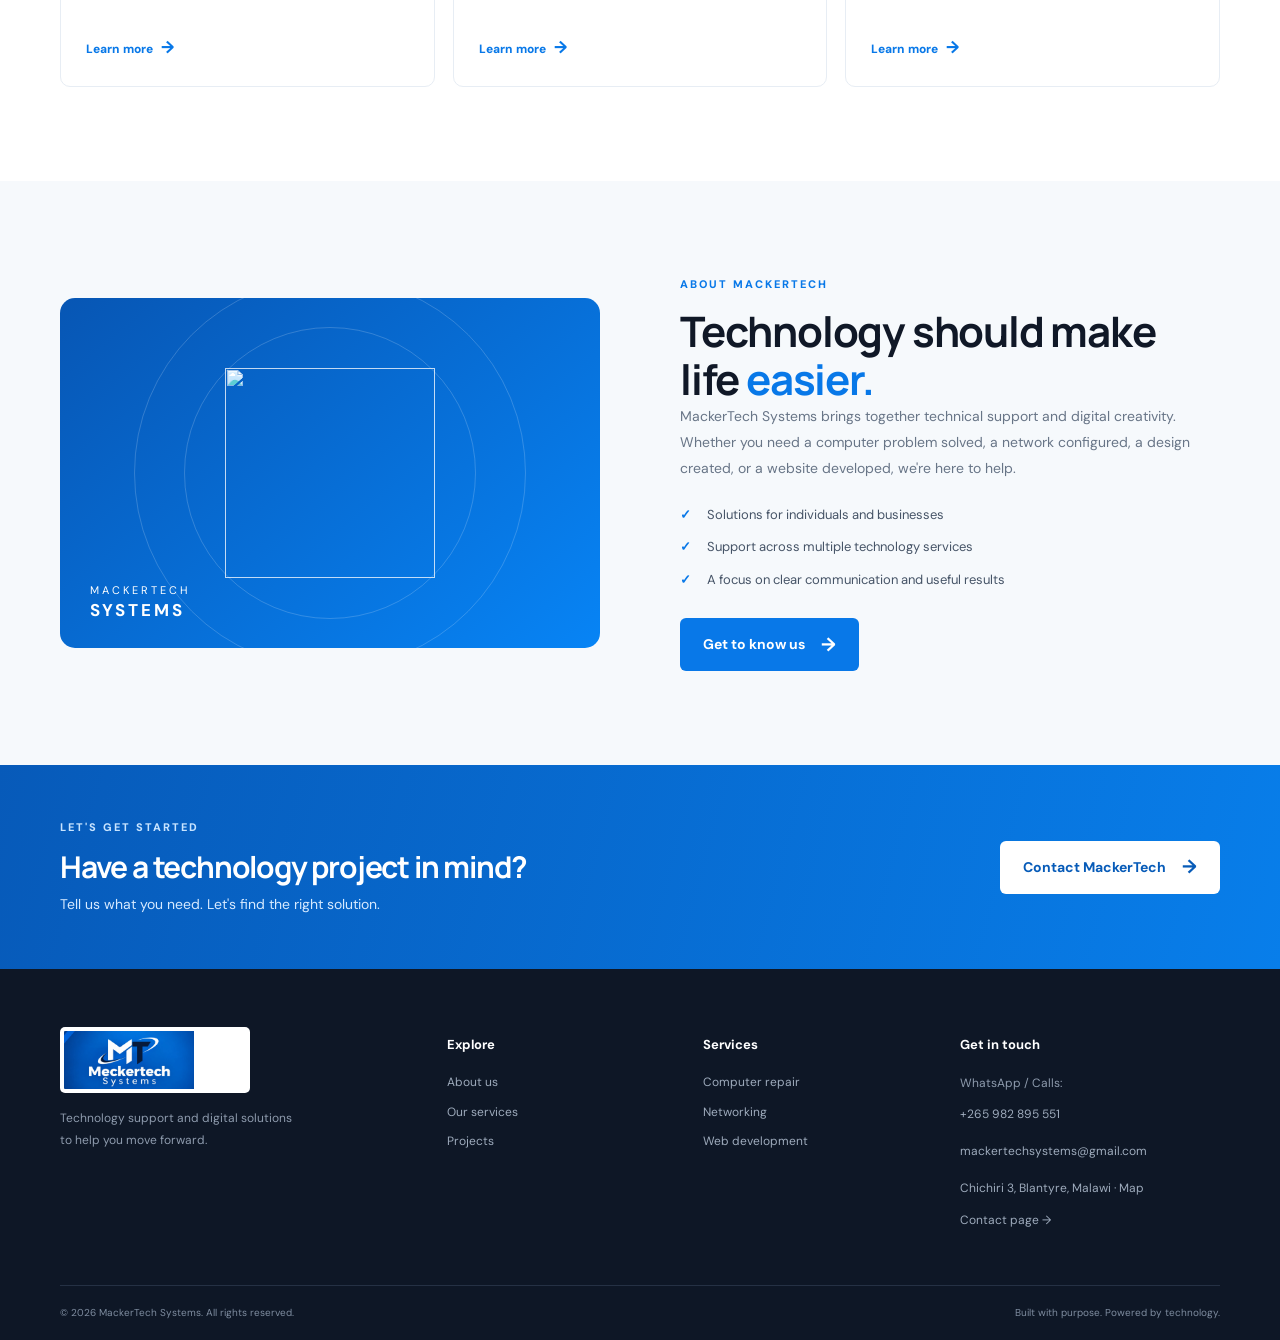
==== commit ded12d9c: "change number 3" ====
--- a/MackerTech_Systems_Website/index.html
+++ b/MackerTech_Systems_Website/index.html
@@ -26,7 +26,7 @@
     <section class="hero">
       <div class="container hero-grid">
         <div class="hero-copy">
-          <p class="eyebrow"><span class="eyebrow-line"></span> YOUR TECHNOLOGY PARTNers</p>
+          <p class="eyebrow"><span class="eyebrow-line"></span> YOUR TECHNOLOGY PARTNer</p>
           <h1>Technology that <span>moves you forward.</span></h1>
           <p class="hero-lead">From computer repairs and network setup to creative design and modern websites, MackerTech Systems helps you get more from technology.</p>
           <div class="hero-actions"><a class="btn btn-primary" href="services.html">Explore our services <span>→</span></a><a class="btn btn-outline" href="contact.html">Talk to us</a></div>
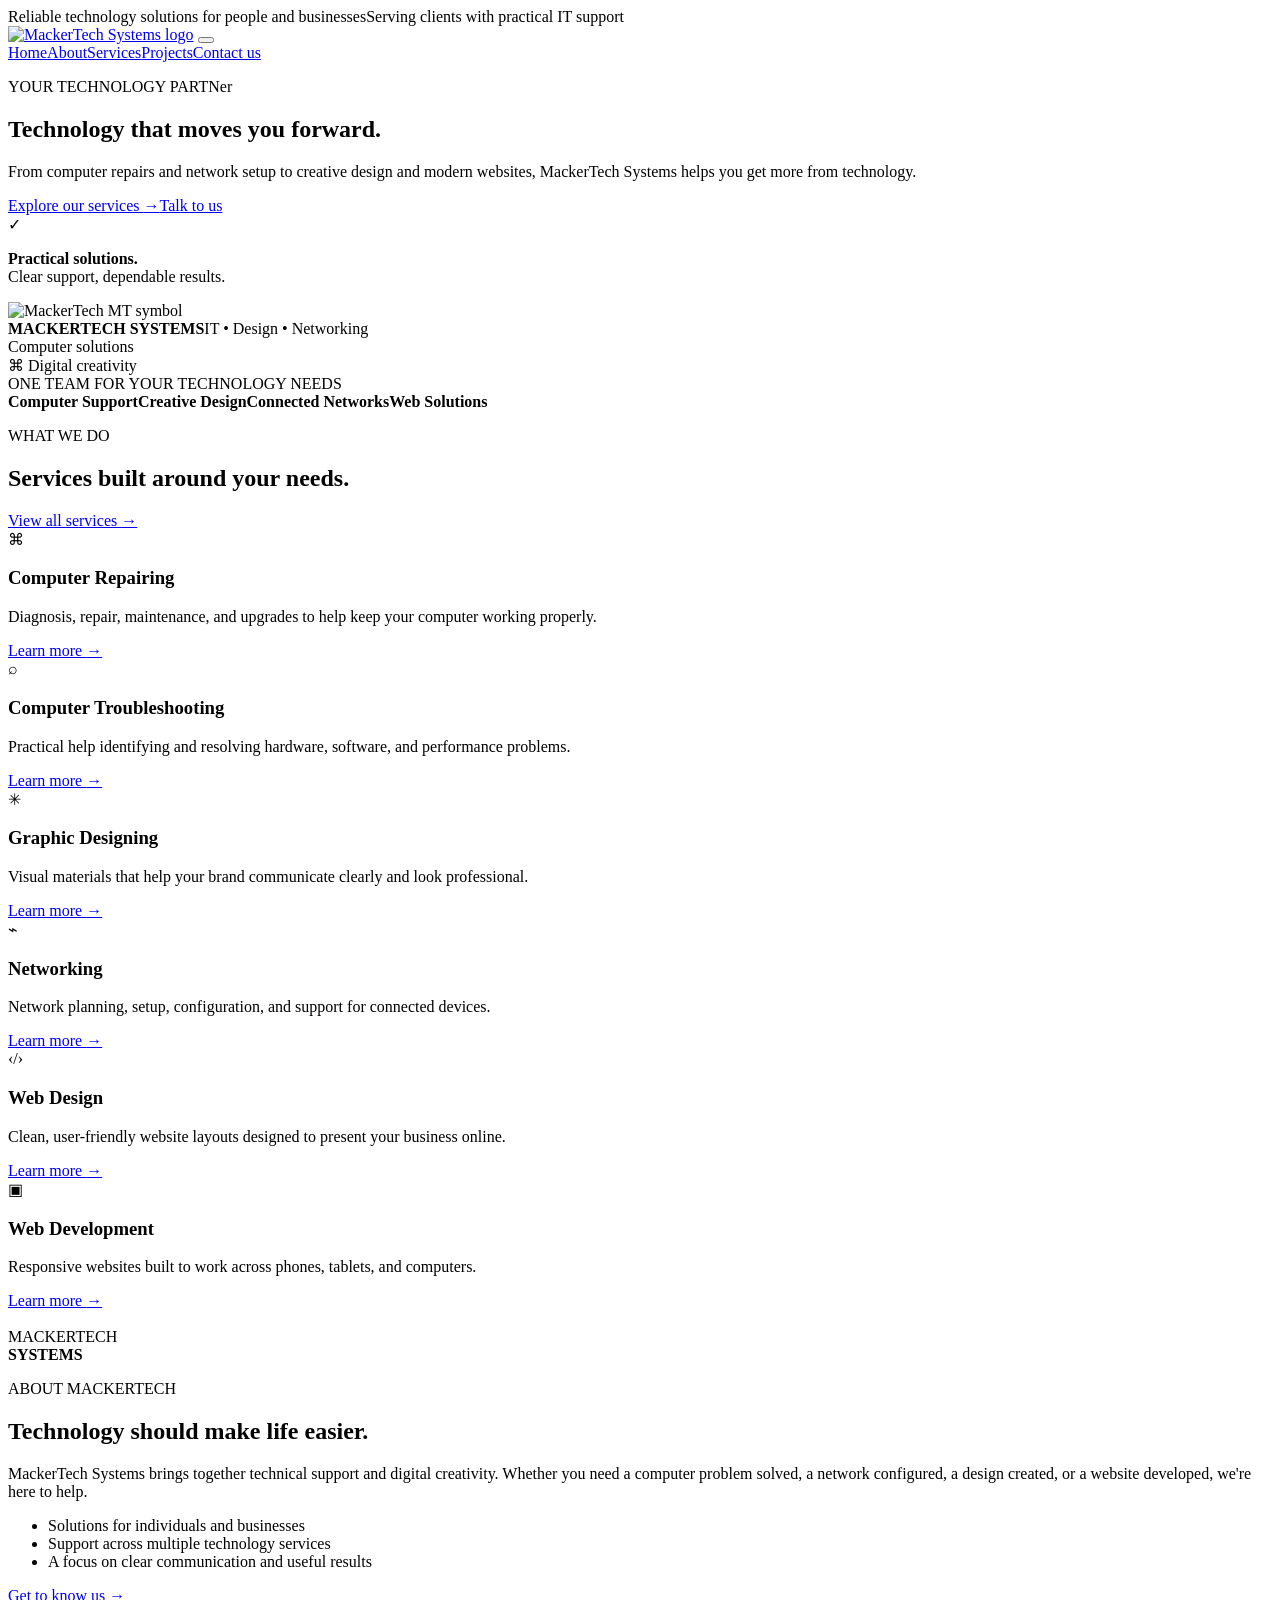
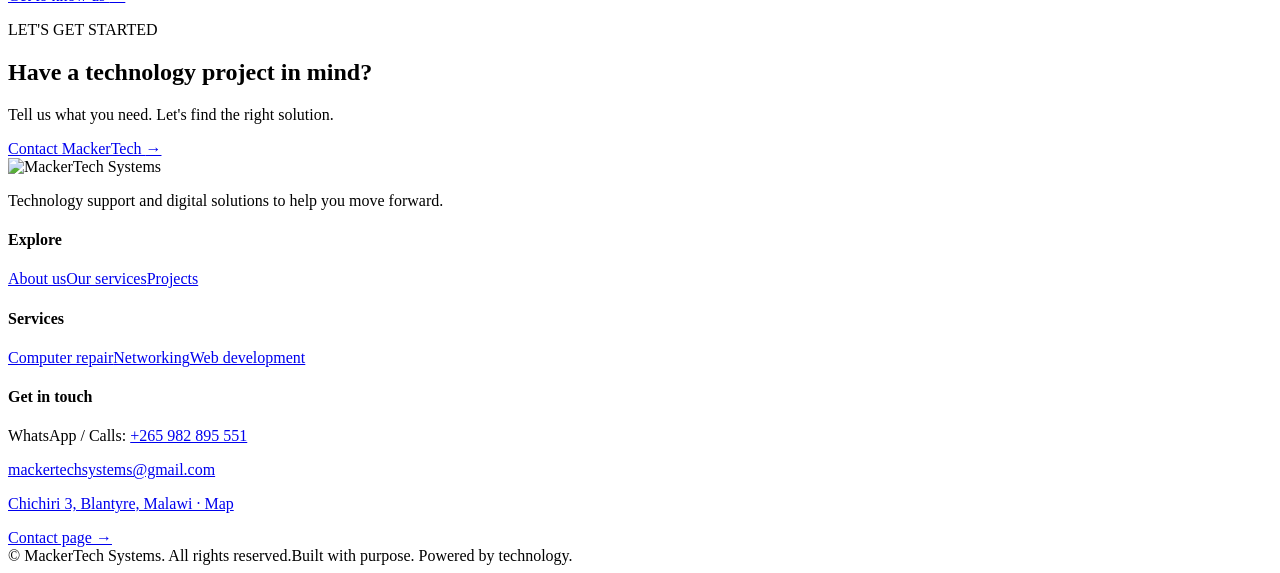
==== commit 48570634: "changes in meta keywords and description for better SEO optimization." ====
--- a/MackerTech_Systems_Website/index.html
+++ b/MackerTech_Systems_Website/index.html
@@ -1,9 +1,11 @@
 <!DOCTYPE html>
 <html lang="en">
 <head>
-  <!--MackerTech Systems website-->
+  <!--MackerTech Systems website
+  lorem19  -->
   <meta charset="UTF-8">
   <meta name="viewport" content="width=device-width, initial-scale=1.0">
+  <meta name="keywords" content="MackerTech Systems, computer repair, mackertech-systems, graphic design, networking, web design, web development, technology support, Malawi, mackertech systems mw">
   <meta name="description" content="MackerTech Systems provides computer repair, IT troubleshooting, graphic design, networking, and web design and development services.">
   <title>MackerTech Systems | Technology Made Simple</title>
   <link rel="icon" href="assets/mackertech-icon.png" type="image/png">
@@ -25,6 +27,7 @@
   <main>
     <section class="hero">
       <div class="container hero-grid">
+        
         <div class="hero-copy">
           <p class="eyebrow"><span class="eyebrow-line"></span> YOUR TECHNOLOGY PARTNer</p>
           <h1>Technology that <span>moves you forward.</span></h1>
